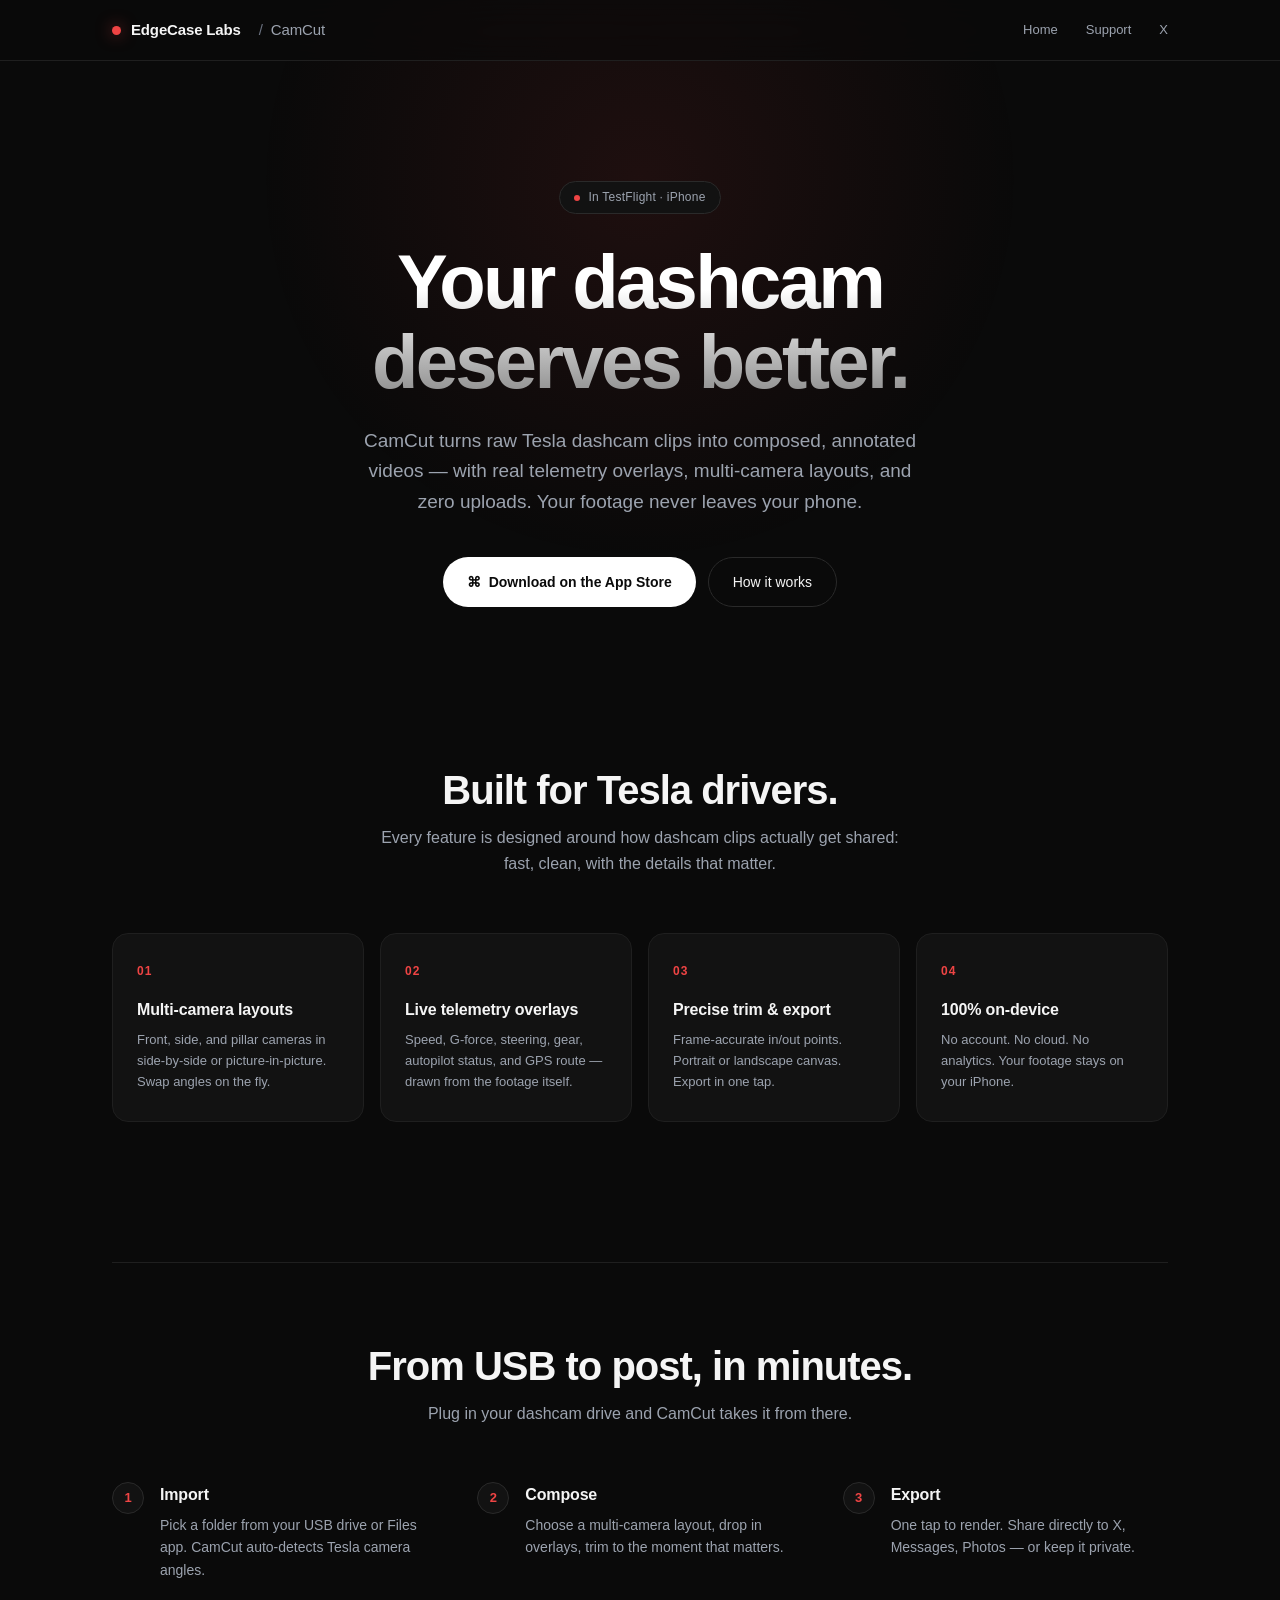
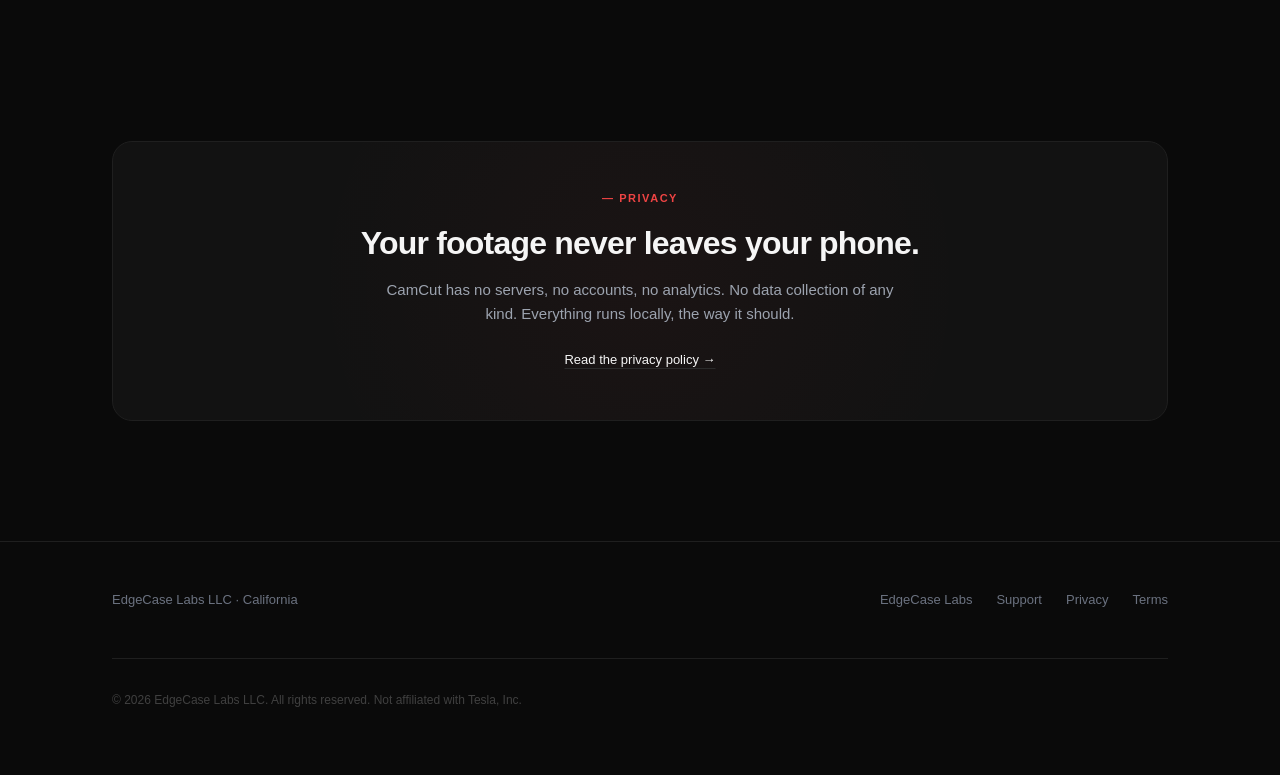
==== camcut/index.html @ 7730d458 "Initial site: EdgeCase Labs + CamCut product page - Studio landing at / - CamCut product page at /ca" ====
<!DOCTYPE html>
<html lang="en">
<head>
  <meta charset="UTF-8">
  <meta name="viewport" content="width=device-width, initial-scale=1.0">
  <title>CamCut — Tesla dashcam editor for iPhone · EdgeCase Labs</title>
  <meta name="description" content="Compose multi-camera Tesla dashcam footage into clean, shareable videos. Speed, G-force, and map overlays. 100% on-device.">

  <meta property="og:title" content="CamCut — Tesla dashcam editor">
  <meta property="og:description" content="Compose multi-camera Tesla dashcam footage with telemetry overlays. On-device, on iPhone.">
  <meta property="og:type" content="website">
  <meta property="og:url" content="https://edgecaselabs.app/camcut">

  <style>
    *, *::before, *::after { box-sizing: border-box; margin: 0; padding: 0; }
    :root {
      --bg: #0a0a0a;
      --surface: #121212;
      --surface-hover: #171717;
      --border: #1f1f1f;
      --border-strong: #2a2a2a;
      --text: #f5f5f5;
      --text-dim: #9ca3af;
      --text-faint: #6b7280;
      --accent: #ef4444;
      --accent-dim: #dc2626;
    }
    html, body { background: var(--bg); color: var(--text); }
    body {
      font-family: -apple-system, BlinkMacSystemFont, "SF Pro Display", "Inter", "Segoe UI", Helvetica, Arial, sans-serif;
      font-size: 16px;
      line-height: 1.6;
      -webkit-font-smoothing: antialiased;
      text-rendering: optimizeLegibility;
      overflow-x: hidden;
    }
    a { color: var(--text); text-decoration: none; transition: color 0.15s; }

    body::before {
      content: "";
      position: fixed;
      top: -30%;
      left: 50%;
      transform: translateX(-50%);
      width: 900px;
      height: 900px;
      background: radial-gradient(circle, rgba(239, 68, 68, 0.09) 0%, rgba(239, 68, 68, 0) 60%);
      pointer-events: none;
      z-index: 0;
    }

    /* NAV */
    nav.top {
      position: sticky;
      top: 0;
      z-index: 10;
      backdrop-filter: saturate(180%) blur(20px);
      -webkit-backdrop-filter: saturate(180%) blur(20px);
      background: rgba(10, 10, 10, 0.72);
      border-bottom: 1px solid var(--border);
    }
    .nav-inner {
      max-width: 1120px;
      margin: 0 auto;
      padding: 0 32px;
      display: flex;
      align-items: center;
      justify-content: space-between;
      height: 60px;
    }
    .brand {
      display: flex;
      align-items: center;
      gap: 10px;
      font-size: 15px;
      font-weight: 600;
      letter-spacing: -0.01em;
    }
    .brand-dot {
      width: 9px;
      height: 9px;
      border-radius: 50%;
      background: var(--accent);
      box-shadow: 0 0 16px rgba(239, 68, 68, 0.6);
    }
    .brand-label { color: var(--text-dim); font-weight: 500; }
    .brand-label::before { content: "/"; color: var(--text-faint); margin: 0 8px; }
    .nav-links { display: flex; gap: 28px; }
    .nav-links a {
      font-size: 13px;
      color: var(--text-dim);
      font-weight: 500;
    }
    .nav-links a:hover { color: var(--text); }

    .wrap {
      max-width: 1120px;
      margin: 0 auto;
      padding: 0 32px;
      position: relative;
      z-index: 1;
    }

    /* HERO */
    .hero {
      padding: 120px 0 80px;
      text-align: center;
    }
    .hero-eyebrow {
      display: inline-flex;
      align-items: center;
      gap: 8px;
      padding: 6px 14px;
      background: var(--surface);
      border: 1px solid var(--border-strong);
      border-radius: 980px;
      font-size: 12px;
      color: var(--text-dim);
      letter-spacing: 0.02em;
      margin-bottom: 28px;
    }
    .hero-eyebrow .pulse {
      width: 6px;
      height: 6px;
      border-radius: 50%;
      background: var(--accent);
      animation: pulse 2s ease-in-out infinite;
    }
    @keyframes pulse {
      0%, 100% { opacity: 1; transform: scale(1); }
      50% { opacity: 0.5; transform: scale(0.8); }
    }
    h1 {
      font-size: clamp(44px, 7vw, 76px);
      font-weight: 700;
      line-height: 1.05;
      letter-spacing: -0.035em;
      margin-bottom: 24px;
      background: linear-gradient(180deg, #ffffff 30%, #888888 100%);
      -webkit-background-clip: text;
      -webkit-text-fill-color: transparent;
      background-clip: text;
    }
    .hero-sub {
      font-size: clamp(16px, 2vw, 19px);
      color: var(--text-dim);
      max-width: 560px;
      margin: 0 auto 40px;
      line-height: 1.6;
    }
    .cta-row {
      display: flex;
      gap: 12px;
      justify-content: center;
      flex-wrap: wrap;
    }
    .btn-primary {
      display: inline-flex;
      align-items: center;
      gap: 8px;
      background: #fff;
      color: #0a0a0a;
      padding: 13px 24px;
      border-radius: 980px;
      font-size: 14px;
      font-weight: 600;
      transition: transform 0.15s, background 0.15s;
    }
    .btn-primary:hover { background: #e5e5e5; transform: translateY(-1px); }
    .btn-secondary {
      display: inline-flex;
      align-items: center;
      gap: 8px;
      background: transparent;
      color: var(--text);
      padding: 13px 24px;
      border-radius: 980px;
      font-size: 14px;
      font-weight: 500;
      border: 1px solid var(--border-strong);
      transition: background 0.15s, border-color 0.15s;
    }
    .btn-secondary:hover { background: var(--surface); border-color: var(--text-faint); }

    /* Features grid */
    section.features {
      padding: 80px 0 60px;
    }
    .section-title {
      font-size: clamp(28px, 4vw, 40px);
      font-weight: 700;
      letter-spacing: -0.025em;
      line-height: 1.15;
      margin-bottom: 12px;
      text-align: center;
    }
    .section-sub {
      color: var(--text-dim);
      text-align: center;
      max-width: 540px;
      margin: 0 auto 56px;
      font-size: 16px;
    }
    .feature-grid {
      display: grid;
      grid-template-columns: repeat(auto-fit, minmax(240px, 1fr));
      gap: 16px;
    }
    .feature-card {
      background: var(--surface);
      border: 1px solid var(--border);
      border-radius: 16px;
      padding: 28px 24px;
      transition: background 0.2s, border-color 0.2s;
    }
    .feature-card:hover {
      background: var(--surface-hover);
      border-color: var(--border-strong);
    }
    .feature-num {
      font-size: 12px;
      color: var(--accent);
      font-weight: 600;
      letter-spacing: 0.08em;
      margin-bottom: 16px;
    }
    .feature-card h3 {
      font-size: 16px;
      font-weight: 600;
      letter-spacing: -0.01em;
      margin-bottom: 8px;
    }
    .feature-card p {
      color: var(--text-dim);
      font-size: 13px;
      line-height: 1.6;
    }

    /* How it works */
    section.how {
      padding: 80px 0 100px;
      border-top: 1px solid var(--border);
      margin-top: 80px;
    }
    .steps {
      display: grid;
      grid-template-columns: repeat(auto-fit, minmax(260px, 1fr));
      gap: 40px;
      margin-top: 56px;
    }
    .step {
      position: relative;
      padding-left: 48px;
    }
    .step-num {
      position: absolute;
      left: 0;
      top: 0;
      width: 32px;
      height: 32px;
      border-radius: 50%;
      background: var(--surface);
      border: 1px solid var(--border-strong);
      display: flex;
      align-items: center;
      justify-content: center;
      font-size: 13px;
      font-weight: 600;
      color: var(--accent);
    }
    .step h3 {
      font-size: 16px;
      font-weight: 600;
      margin-bottom: 6px;
      letter-spacing: -0.01em;
    }
    .step p {
      color: var(--text-dim);
      font-size: 14px;
      line-height: 1.6;
    }

    /* Privacy callout */
    section.privacy-callout {
      padding: 60px 0 120px;
    }
    .privacy-box {
      background: var(--surface);
      border: 1px solid var(--border);
      border-radius: 20px;
      padding: 48px 40px;
      text-align: center;
      position: relative;
      overflow: hidden;
    }
    .privacy-box::before {
      content: "";
      position: absolute;
      inset: 0;
      background: radial-gradient(circle at center, rgba(239, 68, 68, 0.04) 0%, transparent 60%);
    }
    .privacy-box > * { position: relative; }
    .privacy-icon {
      font-size: 11px;
      color: var(--accent);
      font-weight: 600;
      letter-spacing: 0.14em;
      text-transform: uppercase;
      margin-bottom: 16px;
    }
    .privacy-box h2 {
      font-size: clamp(24px, 3vw, 32px);
      font-weight: 700;
      letter-spacing: -0.025em;
      line-height: 1.2;
      margin-bottom: 16px;
      max-width: 620px;
      margin-left: auto;
      margin-right: auto;
    }
    .privacy-box p {
      color: var(--text-dim);
      font-size: 15px;
      max-width: 540px;
      margin: 0 auto 20px;
      line-height: 1.6;
    }
    .privacy-box a {
      color: var(--text);
      font-size: 13px;
      text-decoration: underline;
      text-decoration-color: var(--border-strong);
      text-underline-offset: 4px;
    }
    .privacy-box a:hover {
      color: var(--accent);
      text-decoration-color: var(--accent);
    }

    /* Footer */
    footer {
      border-top: 1px solid var(--border);
      padding: 48px 0 64px;
    }
    .footer-inner {
      max-width: 1120px;
      margin: 0 auto;
      padding: 0 32px;
      display: flex;
      justify-content: space-between;
      align-items: center;
      flex-wrap: wrap;
      gap: 16px;
    }
    .footer-brand { font-size: 13px; color: var(--text-faint); }
    .footer-links { display: flex; gap: 24px; }
    .footer-links a { font-size: 13px; color: var(--text-faint); }
    .footer-links a:hover { color: var(--text); }
    .footer-note {
      width: 100%;
      margin-top: 32px;
      padding-top: 32px;
      border-top: 1px solid var(--border);
      font-size: 12px;
      color: #404040;
    }
  </style>
</head>
<body>

<nav class="top">
  <div class="nav-inner">
    <div class="brand">
      <span class="brand-dot"></span>
      <a href="/">EdgeCase Labs</a>
      <span class="brand-label">CamCut</span>
    </div>
    <div class="nav-links">
      <a href="/">Home</a>
      <a href="/support.html">Support</a>
      <a href="https://x.com/edgecase411" target="_blank" rel="noopener">X</a>
    </div>
  </div>
</nav>

<div class="wrap">

  <section class="hero">
    <div class="hero-eyebrow">
      <span class="pulse"></span>
      In TestFlight · iPhone
    </div>
    <h1>Your dashcam<br>deserves better.</h1>
    <p class="hero-sub">CamCut turns raw Tesla dashcam clips into composed, annotated videos — with real telemetry overlays, multi-camera layouts, and zero uploads. Your footage never leaves your phone.</p>
    <div class="cta-row">
      <a class="btn-primary" href="#" title="Coming soon to the App Store">
        &#x2318;&nbsp; Download on the App Store
      </a>
      <a class="btn-secondary" href="#how">How it works</a>
    </div>
  </section>

  <section class="features">
    <h2 class="section-title">Built for Tesla drivers.</h2>
    <p class="section-sub">Every feature is designed around how dashcam clips actually get shared: fast, clean, with the details that matter.</p>
    <div class="feature-grid">
      <div class="feature-card">
        <div class="feature-num">01</div>
        <h3>Multi-camera layouts</h3>
        <p>Front, side, and pillar cameras in side-by-side or picture-in-picture. Swap angles on the fly.</p>
      </div>
      <div class="feature-card">
        <div class="feature-num">02</div>
        <h3>Live telemetry overlays</h3>
        <p>Speed, G-force, steering, gear, autopilot status, and GPS route — drawn from the footage itself.</p>
      </div>
      <div class="feature-card">
        <div class="feature-num">03</div>
        <h3>Precise trim &amp; export</h3>
        <p>Frame-accurate in/out points. Portrait or landscape canvas. Export in one tap.</p>
      </div>
      <div class="feature-card">
        <div class="feature-num">04</div>
        <h3>100% on-device</h3>
        <p>No account. No cloud. No analytics. Your footage stays on your iPhone.</p>
      </div>
    </div>
  </section>

  <section class="how" id="how">
    <h2 class="section-title">From USB to post, in minutes.</h2>
    <p class="section-sub">Plug in your dashcam drive and CamCut takes it from there.</p>
    <div class="steps">
      <div class="step">
        <div class="step-num">1</div>
        <h3>Import</h3>
        <p>Pick a folder from your USB drive or Files app. CamCut auto-detects Tesla camera angles.</p>
      </div>
      <div class="step">
        <div class="step-num">2</div>
        <h3>Compose</h3>
        <p>Choose a multi-camera layout, drop in overlays, trim to the moment that matters.</p>
      </div>
      <div class="step">
        <div class="step-num">3</div>
        <h3>Export</h3>
        <p>One tap to render. Share directly to X, Messages, Photos — or keep it private.</p>
      </div>
    </div>
  </section>

  <section class="privacy-callout">
    <div class="privacy-box">
      <div class="privacy-icon">— Privacy</div>
      <h2>Your footage never leaves your phone.</h2>
      <p>CamCut has no servers, no accounts, no analytics. No data collection of any kind. Everything runs locally, the way it should.</p>
      <a href="/privacy.html">Read the privacy policy →</a>
    </div>
  </section>

</div>

<footer>
  <div class="footer-inner">
    <div class="footer-brand">EdgeCase Labs LLC · California</div>
    <div class="footer-links">
      <a href="/">EdgeCase Labs</a>
      <a href="/support.html">Support</a>
      <a href="/privacy.html">Privacy</a>
      <a href="/terms.html">Terms</a>
    </div>
    <div class="footer-note">&copy; 2026 EdgeCase Labs LLC. All rights reserved. Not affiliated with Tesla, Inc.</div>
  </div>
</footer>

</body>
</html>
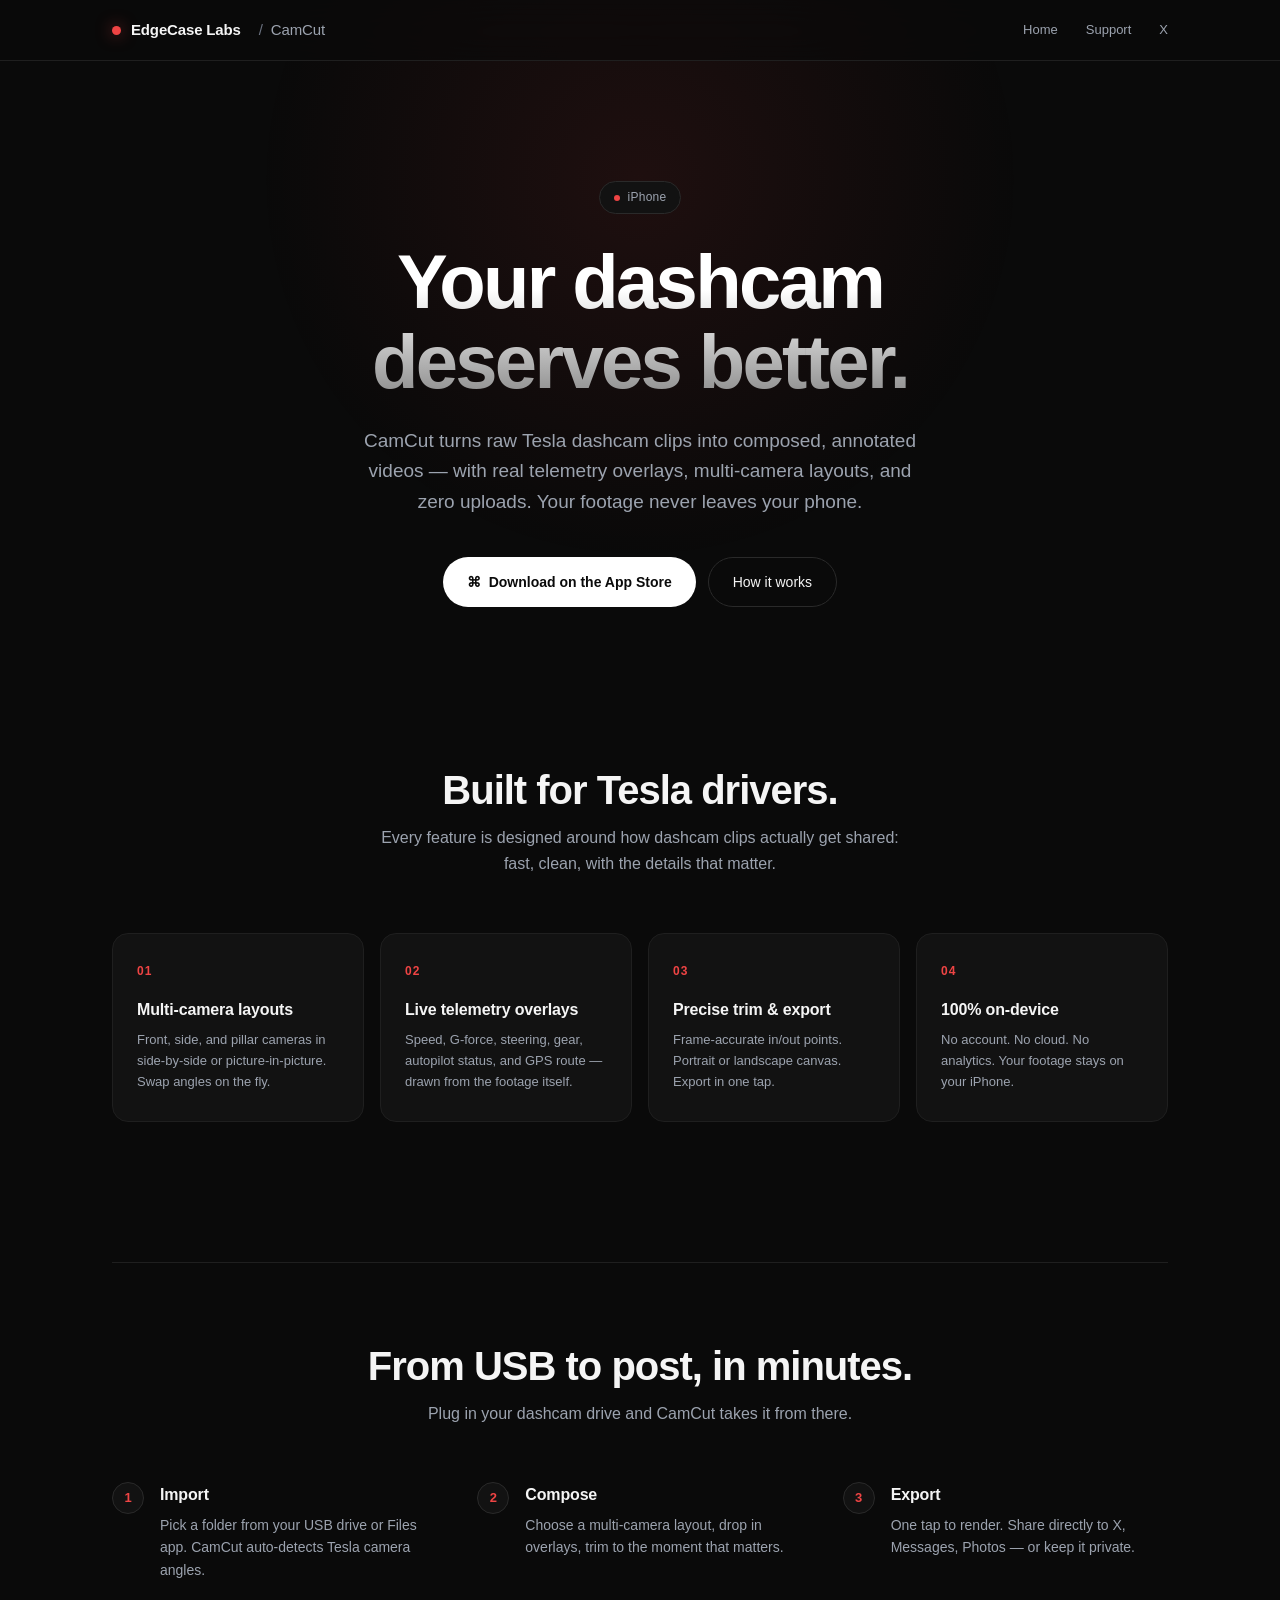
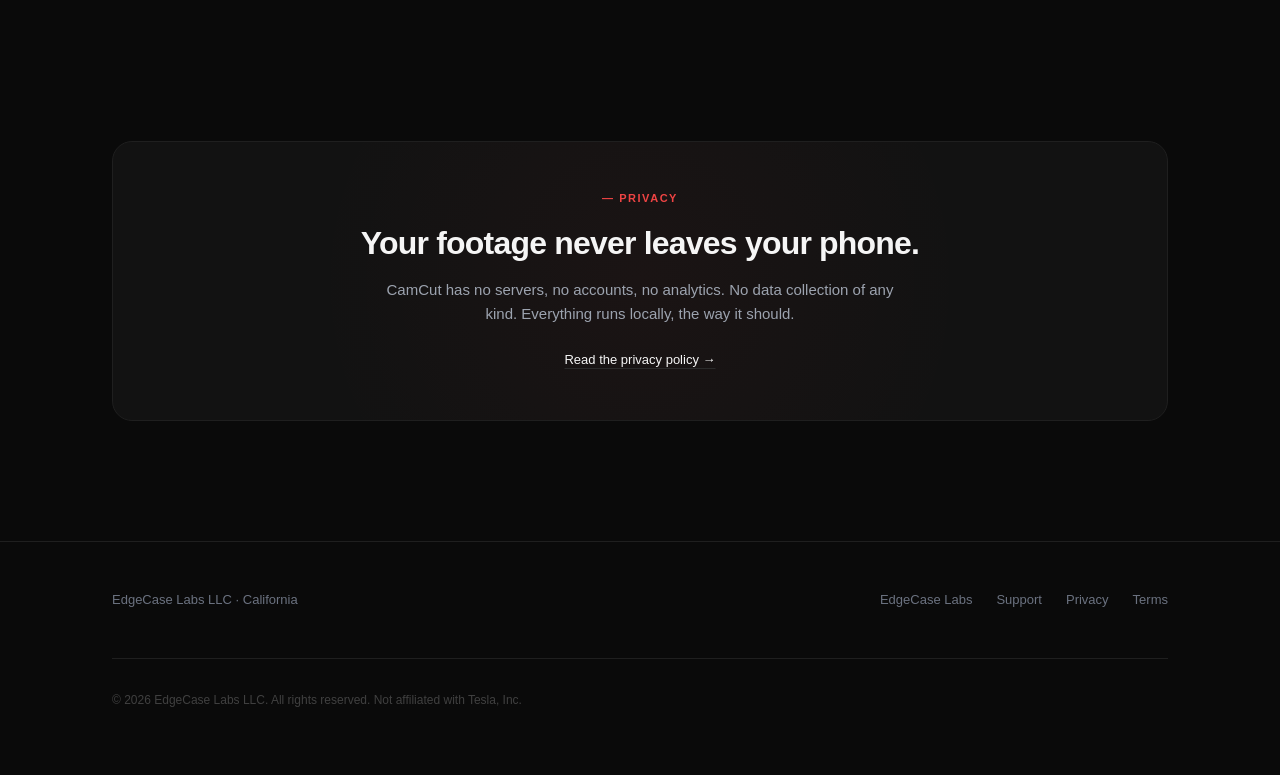
==== commit 77bde34a: "Remove TestFlight status; refresh the tracker build CamCut is past the TestFlight-only stage. The ho" ====
--- a/camcut/index.html
+++ b/camcut/index.html
@@ -388,7 +388,7 @@
   <section class="hero">
     <div class="hero-eyebrow">
       <span class="pulse"></span>
-      In TestFlight · iPhone
+      iPhone
     </div>
     <h1>Your dashcam<br>deserves better.</h1>
     <p class="hero-sub">CamCut turns raw Tesla dashcam clips into composed, annotated videos — with real telemetry overlays, multi-camera layouts, and zero uploads. Your footage never leaves your phone.</p>
